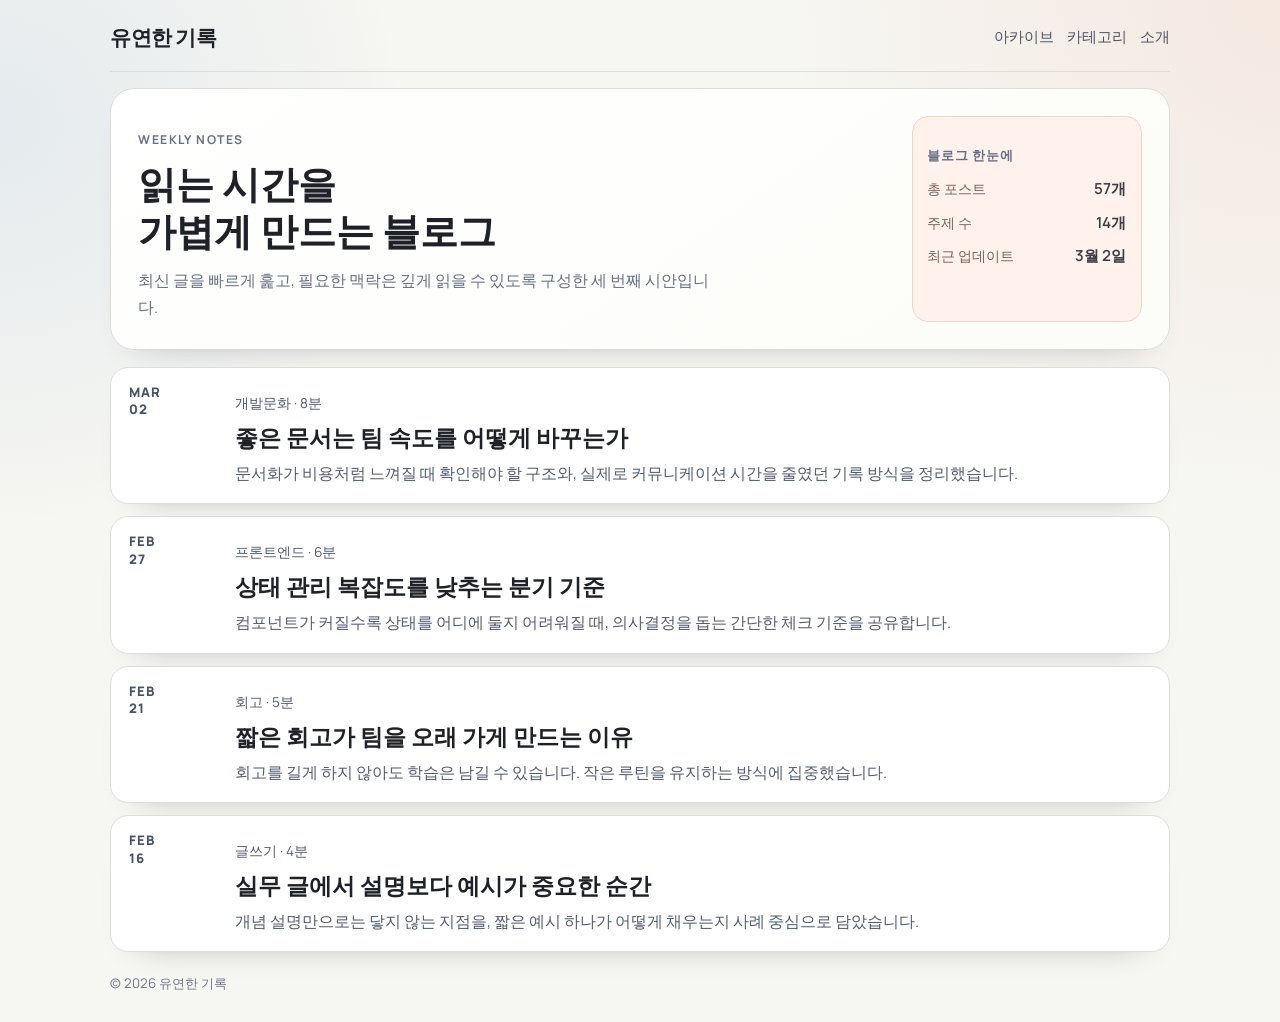
==== ui3/index.html @ 5c8dba88 "feat: add ui3 editorial blog concept and post layout refinements" ====
<!doctype html>
<html lang="ko">
  <head>
    <meta charset="UTF-8" />
    <meta name="viewport" content="width=device-width, initial-scale=1.0" />
    <title>유연한 기록 - UI 3</title>
    <link rel="preconnect" href="https://fonts.googleapis.com" />
    <link rel="preconnect" href="https://fonts.gstatic.com" crossorigin />
    <link
      href="https://fonts.googleapis.com/css2?family=Literata:opsz,wght@7..72,500;7..72,700&family=Manrope:wght@400;500;700;800&display=swap"
      rel="stylesheet"
    />
    <link rel="stylesheet" href="styles.css" />
  </head>
  <body>
    <div class="page">
      <header class="top">
        <a class="brand" href="index.html">유연한 기록</a>
        <nav class="nav" aria-label="주요 메뉴">
          <a href="#">아카이브</a>
          <a href="#">카테고리</a>
          <a href="#">소개</a>
        </nav>
      </header>

      <main>
        <section class="hero">
          <div class="hero-copy">
            <p class="eyebrow">WEEKLY NOTES</p>
            <h1>읽는 시간을<br />가볍게 만드는 블로그</h1>
            <p>
              최신 글을 빠르게 훑고, 필요한 맥락은 깊게 읽을 수 있도록 구성한 세 번째
              시안입니다.
            </p>
          </div>
          <div class="hero-stats">
            <p class="stats-title">블로그 한눈에</p>
            <dl class="stats-list">
              <div>
                <dt>총 포스트</dt>
                <dd>57개</dd>
              </div>
              <div>
                <dt>주제 수</dt>
                <dd>14개</dd>
              </div>
              <div>
                <dt>최근 업데이트</dt>
                <dd>3월 2일</dd>
              </div>
            </dl>
          </div>
        </section>

        <section class="feed" aria-label="포스팅 목록">
          <article class="row">
            <p class="date">MAR<br />02</p>
            <div class="content">
              <p class="meta">개발문화 · 8분</p>
              <h2><a href="post.html">좋은 문서는 팀 속도를 어떻게 바꾸는가</a></h2>
              <p>
                문서화가 비용처럼 느껴질 때 확인해야 할 구조와, 실제로 커뮤니케이션
                시간을 줄였던 기록 방식을 정리했습니다.
              </p>
            </div>
          </article>

          <article class="row">
            <p class="date">FEB<br />27</p>
            <div class="content">
              <p class="meta">프론트엔드 · 6분</p>
              <h2><a href="post.html">상태 관리 복잡도를 낮추는 분기 기준</a></h2>
              <p>
                컴포넌트가 커질수록 상태를 어디에 둘지 어려워질 때, 의사결정을 돕는
                간단한 체크 기준을 공유합니다.
              </p>
            </div>
          </article>

          <article class="row">
            <p class="date">FEB<br />21</p>
            <div class="content">
              <p class="meta">회고 · 5분</p>
              <h2><a href="post.html">짧은 회고가 팀을 오래 가게 만드는 이유</a></h2>
              <p>
                회고를 길게 하지 않아도 학습은 남길 수 있습니다. 작은 루틴을 유지하는
                방식에 집중했습니다.
              </p>
            </div>
          </article>

          <article class="row">
            <p class="date">FEB<br />16</p>
            <div class="content">
              <p class="meta">글쓰기 · 4분</p>
              <h2><a href="post.html">실무 글에서 설명보다 예시가 중요한 순간</a></h2>
              <p>
                개념 설명만으로는 닿지 않는 지점을, 짧은 예시 하나가 어떻게 채우는지
                사례 중심으로 담았습니다.
              </p>
            </div>
          </article>
        </section>
      </main>

      <footer class="foot">
        <small>© 2026 유연한 기록</small>
      </footer>
    </div>
  </body>
</html>
---- ui3/styles.css ----
:root {
  --bg: #f6f6f2;
  --ink: #1e2127;
  --muted: #667085;
  --line: #dbded6;
  --surface: #ffffff;
  --accent: #eb6e4b;
  --accent-soft: #fff1ec;
  --shadow: 0 18px 34px -30px rgba(20, 26, 37, 0.42);
}

* {
  box-sizing: border-box;
}

body {
  margin: 0;
  color: var(--ink);
  font-family: "Manrope", "Apple SD Gothic Neo", "Noto Sans KR", sans-serif;
  line-height: 1.72;
  background:
    radial-gradient(circle at 100% 0%, rgba(235, 110, 75, 0.1), transparent 30%),
    radial-gradient(circle at 0% 12%, rgba(26, 99, 188, 0.08), transparent 26%),
    var(--bg);
}

.page {
  width: min(1060px, calc(100% - 2rem));
  margin: 0 auto;
  min-height: 100vh;
  display: flex;
  flex-direction: column;
}

.top {
  display: flex;
  align-items: center;
  justify-content: space-between;
  gap: 1rem;
  padding: 1.2rem 0 1rem;
  border-bottom: 1px solid var(--line);
}

.brand {
  text-decoration: none;
  color: var(--ink);
  font-family: "Literata", serif;
  font-size: 1.3rem;
  font-weight: 700;
  letter-spacing: -0.02em;
}

.nav {
  display: flex;
  gap: 0.8rem;
}

.nav a {
  text-decoration: none;
  color: #4d5567;
  font-size: 0.92rem;
  border-bottom: 1px solid transparent;
}

.nav a:hover,
.nav a:focus-visible {
  color: #202a40;
  border-color: #9ca9bf;
}

.hero {
  display: grid;
  grid-template-columns: minmax(0, 1fr) 230px;
  gap: 1rem;
  border: 1px solid var(--line);
  border-radius: 24px;
  background: linear-gradient(145deg, #fff 0%, #fcfcf8 100%);
  margin-top: 1rem;
  padding: 1.7rem;
  box-shadow: var(--shadow);
  animation: rise 0.45s ease both;
}

.eyebrow {
  margin: 0;
  color: #b55235;
  font-size: 0.76rem;
  font-weight: 700;
  letter-spacing: 0.12em;
}

.hero h1 {
  margin: 0.55rem 0 0;
  font-family: "Literata", serif;
  font-size: clamp(1.85rem, 3vw, 2.45rem);
  line-height: 1.22;
}

.hero p {
  margin: 0.85rem 0 0;
  color: var(--muted);
  max-width: 58ch;
}

.hero-stats {
  border-radius: 16px;
  border: 1px solid #f0d4ca;
  background: var(--accent-soft);
  padding: 0.85rem 0.9rem;
  align-self: stretch;
}

.stats-title {
  margin: 0;
  color: #8a5a4c;
  font-size: 0.82rem;
  font-weight: 600;
  letter-spacing: 0.06em;
  text-transform: uppercase;
}

.stats-list {
  margin: 0.6rem 0 0;
  display: grid;
  gap: 0.45rem;
}

.stats-list div {
  display: flex;
  align-items: baseline;
  justify-content: space-between;
  gap: 0.75rem;
}

.stats-list dt {
  margin: 0;
  color: #7b6158;
  font-size: 0.86rem;
  font-weight: 500;
}

.stats-list dd {
  margin: 0;
  color: #3a3d46;
  font-size: 0.95rem;
  font-weight: 600;
}

.feed {
  margin-top: 1.05rem;
  display: grid;
  gap: 0.75rem;
}

.row {
  display: grid;
  grid-template-columns: 90px minmax(0, 1fr);
  gap: 1rem;
  border: 1px solid var(--line);
  border-radius: 18px;
  background: var(--surface);
  padding: 1rem 1.15rem;
  box-shadow: var(--shadow);
  animation: rise 0.45s ease both;
}

.row:nth-child(2) {
  animation-delay: 0.08s;
}

.row:nth-child(3) {
  animation-delay: 0.15s;
}

.row:nth-child(4) {
  animation-delay: 0.23s;
}

.date {
  margin: 0;
  font-size: 0.82rem;
  font-weight: 800;
  letter-spacing: 0.08em;
  color: #47516a;
  line-height: 1.35;
}

.meta {
  margin: 0;
  font-size: 0.85rem;
  color: #5f6980;
}

.content h2 {
  margin: 0.4rem 0 0;
  font-family: "Literata", serif;
  font-size: 1.42rem;
  line-height: 1.3;
}

.content h2 a {
  text-decoration: none;
  color: var(--ink);
}

.content h2 a:hover {
  color: #1e4e98;
}

.content p {
  margin: 0.52rem 0 0;
  color: #525c72;
}

.post-layout {
  position: relative;
  margin-top: 1rem;
}

.post {
  border: 1px solid var(--line);
  border-radius: 22px;
  background: var(--surface);
  padding: 1.35rem 1.55rem;
  box-shadow: var(--shadow);
}

.post-topbar {
  display: flex;
  align-items: center;
  justify-content: space-between;
  gap: 0.8rem;
  margin-bottom: 1.15rem;
  padding-bottom: 0.65rem;
  border-bottom: 1px solid #e9ece4;
}

.back-btn {
  text-decoration: none;
  color: #5d6577;
  font-size: 0.84rem;
  font-weight: 600;
  border-bottom: 1px solid transparent;
  white-space: nowrap;
  transition: color 0.2s ease, border-color 0.2s ease;
}

.back-btn:hover {
  color: #343b4b;
  border-bottom-color: #9ea8bc;
}

.path {
  margin: 0;
  color: #8a91a2;
  font-size: 0.8rem;
}

.post-head h1 {
  margin: 0.45rem 0 0;
  font-family: "Literata", serif;
  font-size: clamp(2rem, 3vw, 2.45rem);
  line-height: 1.23;
}

.lead {
  margin-top: 0.85rem;
  color: #4f576b;
}

.body {
  margin-top: 1.25rem;
}

.body h2 {
  margin: 1.5rem 0 0.42rem;
  font-family: "Literata", serif;
  font-size: 1.4rem;
}

.body h3 {
  margin: 1.1rem 0 0.35rem;
  font-size: 1.1rem;
  color: #2d3547;
}

.body h4 {
  margin: 0.9rem 0 0.3rem;
  font-size: 0.98rem;
  color: #4f5564;
}

.body p,
.body ul {
  max-width: none;
}

.body ul {
  padding-left: 1.12rem;
}

.tip {
  margin-top: 0.95rem;
  max-width: none;
  border: 1px solid #f0d4ca;
  border-radius: 14px;
  background: var(--accent-soft);
  padding: 0.75rem 0.85rem;
}

.tip strong {
  color: #8c3e2a;
}

.tip p {
  margin: 0.25rem 0 0;
  max-width: none;
}

.side {
  position: absolute;
  top: 0;
  right: -248px;
  width: 220px;
}

.card {
  border: 1px solid var(--line);
  border-radius: 16px;
  background: rgba(255, 255, 255, 0.72);
  padding: 0.92rem;
  box-shadow: var(--shadow);
}

.card h2 {
  margin: 0;
  font-family: "Literata", serif;
  font-size: 1.12rem;
}

.card p,
.card ul {
  margin: 0.6rem 0 0;
  color: #4f5769;
}

.card ul {
  padding-left: 1.06rem;
}

.card a {
  color: #254f95;
  text-decoration: none;
}

.card a:hover {
  text-decoration: underline;
}

.toc-tree ol {
  margin: 0.6rem 0 0;
  padding-left: 1.05rem;
}

.toc-tree {
  position: sticky;
  top: 1rem;
}

.toc-tree li {
  margin-top: 0.3rem;
}

.toc-tree ol ol {
  margin-top: 0.2rem;
  padding-left: 0.95rem;
}

.toc-tree ol ol a {
  color: #4c586f;
  font-size: 0.91rem;
}

.toc-tree ol ol ol a {
  color: #667088;
  font-size: 0.87rem;
}

.related-bottom {
  margin-top: 1.35rem;
  border-top: 1px solid var(--line);
  padding-top: 1rem;
  max-width: none;
}

.related-bottom h2 {
  margin: 0;
  font-family: "Literata", serif;
  font-size: 1.2rem;
}

.related-bottom ul {
  margin: 0.65rem 0 0;
  padding-left: 1.05rem;
}

.related-bottom li {
  margin-top: 0.25rem;
}

.related-bottom a {
  color: #254f95;
  text-decoration: none;
}

.related-bottom a:hover {
  text-decoration: underline;
}

.foot {
  margin-top: auto;
  color: #70788b;
  padding: 1.05rem 0 1.55rem;
}

@keyframes rise {
  from {
    opacity: 0;
    transform: translateY(12px);
  }
  to {
    opacity: 1;
    transform: translateY(0);
  }
}

@media (max-width: 1240px) {
  .side {
    display: none;
  }
}

@media (max-width: 900px) {
  .hero {
    grid-template-columns: 1fr;
  }
}

@media (max-width: 640px) {
  .page {
    width: min(1060px, calc(100% - 1.2rem));
  }

  .top {
    flex-direction: column;
    align-items: flex-start;
    gap: 0.55rem;
    padding-top: 1rem;
  }

  .nav {
    width: 100%;
    overflow-x: auto;
  }

  .hero {
    padding: 1.25rem 1rem;
    border-radius: 18px;
  }

  .row {
    grid-template-columns: 1fr;
    gap: 0.45rem;
    padding: 0.95rem;
  }

  .content h2 {
    font-size: 1.25rem;
  }

  .post {
    border-radius: 18px;
    padding: 1rem;
  }

  .post-topbar {
    flex-direction: column;
    align-items: flex-start;
    gap: 0.5rem;
  }
}
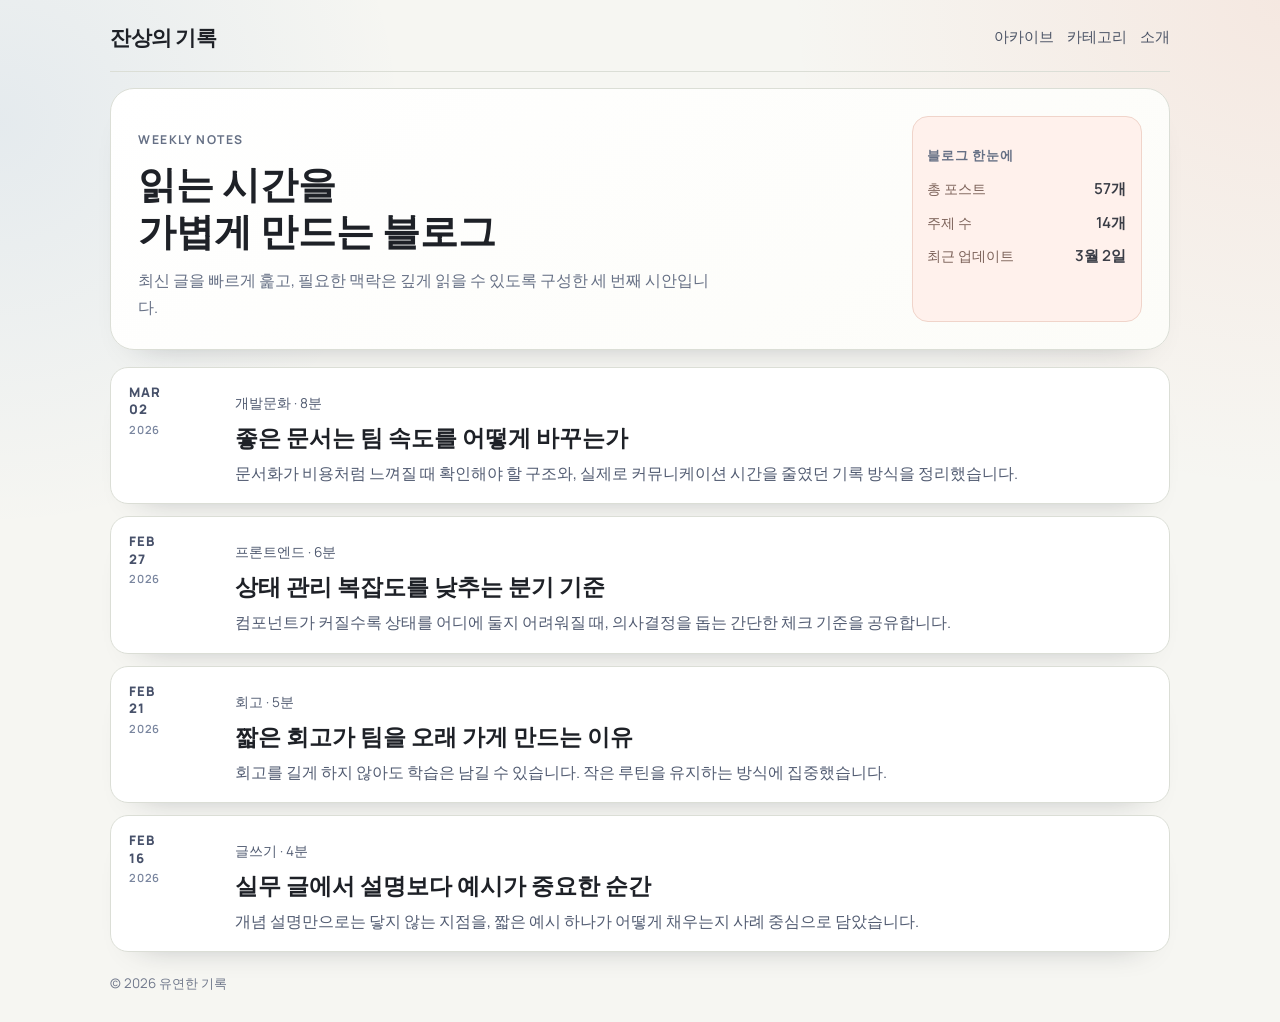
==== commit fb4729c1: "chore: update ui3 blog UI styling and layout" ====
--- a/ui3/index.html
+++ b/ui3/index.html
@@ -15,7 +15,7 @@
   <body>
     <div class="page">
       <header class="top">
-        <a class="brand" href="index.html">유연한 기록</a>
+        <a class="brand" href="index.html">잔상의 기록</a>
         <nav class="nav" aria-label="주요 메뉴">
           <a href="#">아카이브</a>
           <a href="#">카테고리</a>
@@ -54,7 +54,7 @@
 
         <section class="feed" aria-label="포스팅 목록">
           <article class="row">
-            <p class="date">MAR<br />02</p>
+            <p class="date">MAR<br />02<span class="date-year">2026</span></p>
             <div class="content">
               <p class="meta">개발문화 · 8분</p>
               <h2><a href="post.html">좋은 문서는 팀 속도를 어떻게 바꾸는가</a></h2>
@@ -66,7 +66,7 @@
           </article>
 
           <article class="row">
-            <p class="date">FEB<br />27</p>
+            <p class="date">FEB<br />27<span class="date-year">2026</span></p>
             <div class="content">
               <p class="meta">프론트엔드 · 6분</p>
               <h2><a href="post.html">상태 관리 복잡도를 낮추는 분기 기준</a></h2>
@@ -78,7 +78,7 @@
           </article>
 
           <article class="row">
-            <p class="date">FEB<br />21</p>
+            <p class="date">FEB<br />21<span class="date-year">2026</span></p>
             <div class="content">
               <p class="meta">회고 · 5분</p>
               <h2><a href="post.html">짧은 회고가 팀을 오래 가게 만드는 이유</a></h2>
@@ -90,7 +90,7 @@
           </article>
 
           <article class="row">
-            <p class="date">FEB<br />16</p>
+            <p class="date">FEB<br />16<span class="date-year">2026</span></p>
             <div class="content">
               <p class="meta">글쓰기 · 4분</p>
               <h2><a href="post.html">실무 글에서 설명보다 예시가 중요한 순간</a></h2>
--- a/ui3/styles.css
+++ b/ui3/styles.css
@@ -185,6 +185,15 @@
   line-height: 1.35;
 }
 
+.date-year {
+  display: block;
+  margin-top: 0.18rem;
+  font-size: 0.7rem;
+  font-weight: 600;
+  letter-spacing: 0.06em;
+  color: #7a869f;
+}
+
 .meta {
   margin: 0;
   font-size: 0.85rem;
@@ -252,41 +261,73 @@
 
 .path {
   margin: 0;
+  display: flex;
+  align-items: center;
+  gap: 0.35rem;
   color: #8a91a2;
   font-size: 0.8rem;
 }
 
+.path a {
+  color: #707a90;
+  text-decoration: none;
+  border-bottom: 1px solid transparent;
+}
+
+.path a:hover {
+  color: #454e62;
+  border-bottom-color: #aeb5c5;
+}
+
+.path span {
+  color: #9ba3b4;
+}
+
+.path span[aria-current="page"] {
+  color: #616b80;
+  font-weight: 600;
+}
+
 .post-head h1 {
   margin: 0.45rem 0 0;
   font-family: "Literata", serif;
   font-size: clamp(2rem, 3vw, 2.45rem);
-  line-height: 1.23;
+  line-height: 1.2;
 }
 
 .lead {
-  margin-top: 0.85rem;
+  margin-top: 0.95rem;
   color: #4f576b;
+  font-size: 1.03rem;
+  line-height: 1.82;
 }
 
 .body {
-  margin-top: 1.25rem;
+  margin-top: 1.45rem;
+  font-size: 1.01rem;
 }
 
 .body h2 {
-  margin: 1.5rem 0 0.42rem;
-  font-family: "Literata", serif;
-  font-size: 1.4rem;
+  margin: 1.9rem 0 0.58rem;
+  font-family: "Literata", serif;
+  font-size: 1.52rem;
+  line-height: 1.34;
+  letter-spacing: -0.01em;
 }
 
 .body h3 {
-  margin: 1.1rem 0 0.35rem;
-  font-size: 1.1rem;
+  margin: 1.35rem 0 0.42rem;
+  font-size: 1.2rem;
+  line-height: 1.45;
+  font-weight: 700;
   color: #2d3547;
 }
 
 .body h4 {
-  margin: 0.9rem 0 0.3rem;
-  font-size: 0.98rem;
+  margin: 1rem 0 0.38rem;
+  font-size: 1.04rem;
+  line-height: 1.52;
+  font-weight: 700;
   color: #4f5564;
 }
 
@@ -295,8 +336,20 @@
   max-width: none;
 }
 
+.body p {
+  margin: 0.68rem 0 0;
+  line-height: 1.86;
+  color: #414b61;
+}
+
 .body ul {
+  margin: 0.72rem 0 0;
   padding-left: 1.12rem;
+  line-height: 1.8;
+}
+
+.body li + li {
+  margin-top: 0.34rem;
 }
 
 .tip {
@@ -315,6 +368,7 @@
 .tip p {
   margin: 0.25rem 0 0;
   max-width: none;
+  line-height: 1.8;
 }
 
 .side {
@@ -405,7 +459,7 @@
 }
 
 .related-bottom li {
-  margin-top: 0.25rem;
+  margin-top: 0.32rem;
 }
 
 .related-bottom a {
@@ -415,6 +469,133 @@
 
 .related-bottom a:hover {
   text-decoration: underline;
+}
+
+.fb-comments-preview {
+  margin-top: 1.5rem;
+  border-top: 1px solid var(--line);
+  padding-top: 1rem;
+}
+
+.fb-head {
+  display: flex;
+  align-items: baseline;
+  justify-content: space-between;
+  gap: 0.8rem;
+}
+
+.fb-head h2 {
+  margin: 0;
+  font-family: "Literata", serif;
+  font-size: 1.2rem;
+}
+
+.fb-head p {
+  margin: 0;
+  color: #7d879b;
+  font-size: 0.84rem;
+}
+
+.fb-login {
+  margin-top: 0.75rem;
+  border: 1px solid #d4deef;
+  background: #f5f9ff;
+  border-radius: 14px;
+  padding: 0.7rem 0.8rem;
+  display: flex;
+  align-items: center;
+  justify-content: space-between;
+  gap: 0.7rem;
+}
+
+.fb-login p {
+  margin: 0;
+  color: #4d5870;
+  font-size: 0.9rem;
+}
+
+.fb-login a {
+  text-decoration: none;
+  color: #214ea4;
+  font-size: 0.86rem;
+  font-weight: 700;
+  border: 1px solid #b7c9ea;
+  background: #ecf3ff;
+  border-radius: 999px;
+  padding: 0.22rem 0.6rem;
+  white-space: nowrap;
+}
+
+.fb-compose {
+  margin-top: 0.75rem;
+  border: 1px solid #dce2ed;
+  border-radius: 14px;
+  background: #f9fbff;
+  padding: 0.62rem 0.7rem;
+  display: flex;
+  align-items: center;
+  gap: 0.6rem;
+}
+
+.fb-avatar {
+  width: 28px;
+  height: 28px;
+  border-radius: 999px;
+  background: #dce8ff;
+  color: #2f538e;
+  font-size: 0.83rem;
+  font-weight: 700;
+  display: inline-flex;
+  align-items: center;
+  justify-content: center;
+  flex-shrink: 0;
+}
+
+.fb-compose p {
+  margin: 0;
+  color: #7a8396;
+  font-size: 0.9rem;
+}
+
+.fb-thread {
+  margin: 0.8rem 0 0;
+  padding: 0;
+  list-style: none;
+  display: grid;
+  gap: 0.55rem;
+}
+
+.fb-thread li {
+  display: flex;
+  gap: 0.6rem;
+}
+
+.fb-item {
+  border: 1px solid #e0e5f0;
+  border-radius: 12px;
+  background: #ffffff;
+  padding: 0.55rem 0.68rem;
+  min-width: 0;
+}
+
+.fb-name {
+  margin: 0;
+  color: #1f3b72;
+  font-size: 0.88rem;
+  font-weight: 700;
+}
+
+.fb-text {
+  margin: 0.22rem 0 0;
+  color: #3e475a;
+  font-size: 0.9rem;
+  line-height: 1.7;
+}
+
+.fb-meta {
+  margin: 0.25rem 0 0;
+  color: #7f889b;
+  font-size: 0.8rem;
 }
 
 .foot {
@@ -488,4 +669,29 @@
     align-items: flex-start;
     gap: 0.5rem;
   }
-}
+
+  .path {
+    flex-wrap: wrap;
+  }
+
+  .post-head h1 {
+    font-size: 1.88rem;
+  }
+
+  .body h2 {
+    font-size: 1.32rem;
+  }
+
+  .body h3 {
+    font-size: 1.1rem;
+  }
+
+  .body h4 {
+    font-size: 0.99rem;
+  }
+
+  .fb-login {
+    flex-direction: column;
+    align-items: flex-start;
+  }
+}
